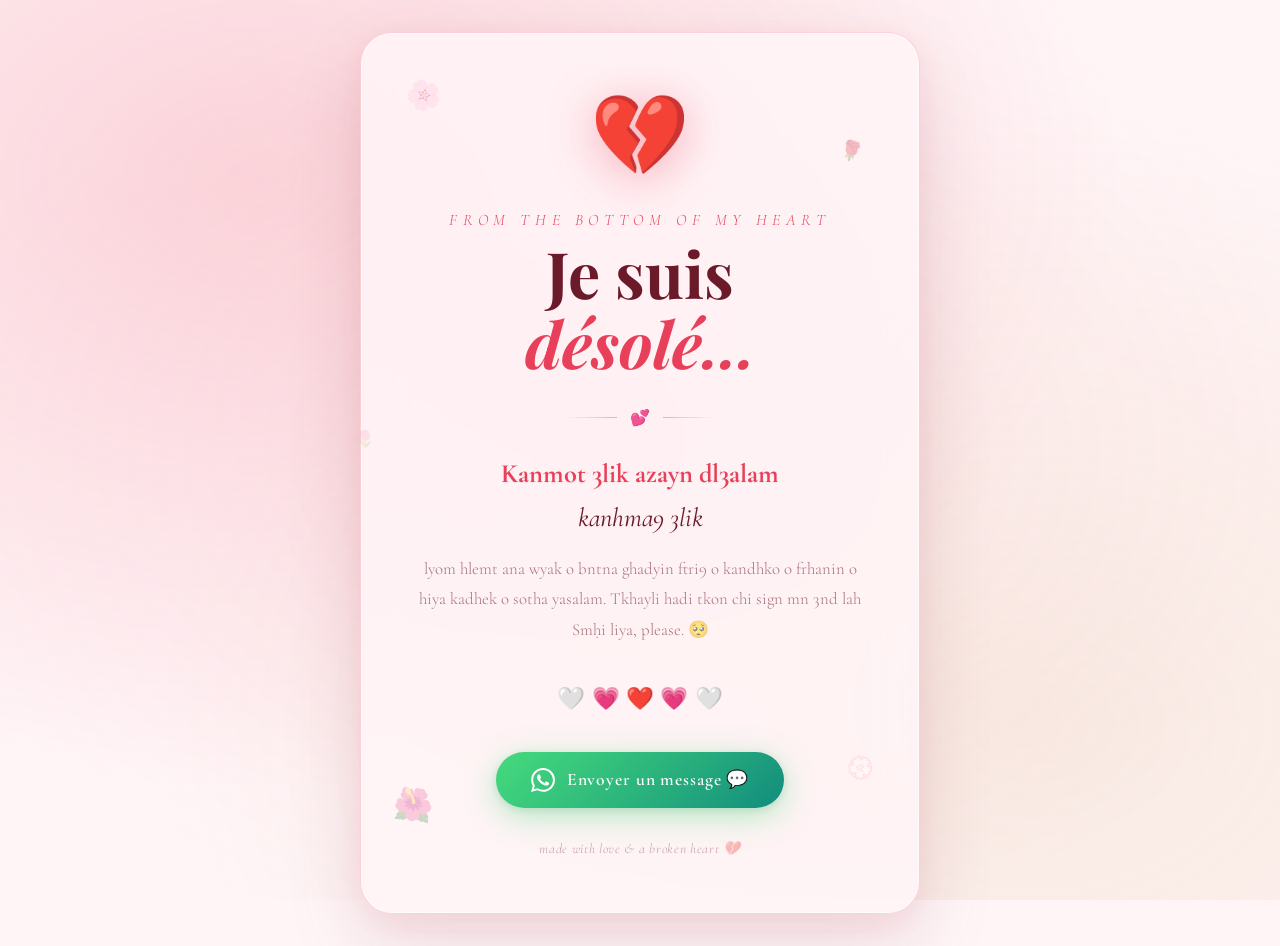
==== sorry.html @ 5b6b451e "add file" ====
<!DOCTYPE html>
<html lang="fr">
<head>
<meta charset="UTF-8">
<meta name="viewport" content="width=device-width, initial-scale=1.0">
<title>I'm Sorry 💔</title>
<link href="https://fonts.googleapis.com/css2?family=Playfair+Display:ital,wght@0,400;0,700;1,400&family=Cormorant+Garamond:ital,wght@0,300;0,400;1,300;1,400&display=swap" rel="stylesheet">
<style>
  :root {
    --rose: #e8405a;
    --blush: #f5a7b8;
    --deep: #6b1a2a;
    --cream: #fff5f7;
    --gold: #d4a96a;
    --soft: #fce4ec;
  }

  * { margin: 0; padding: 0; box-sizing: border-box; }

  body {
    min-height: 100vh;
    background: var(--cream);
    font-family: 'Cormorant Garamond', serif;
    overflow-x: hidden;
    position: relative;
  }

  /* Gradient background */
  body::before {
    content: '';
    position: fixed;
    inset: 0;
    background:
      radial-gradient(ellipse at 20% 20%, rgba(232,64,90,0.18) 0%, transparent 60%),
      radial-gradient(ellipse at 80% 80%, rgba(212,169,106,0.15) 0%, transparent 60%),
      radial-gradient(ellipse at 50% 50%, rgba(245,167,184,0.1) 0%, transparent 80%);
    pointer-events: none;
    z-index: 0;
  }

  /* Floating hearts background */
  .hearts-bg {
    position: fixed;
    inset: 0;
    pointer-events: none;
    overflow: hidden;
    z-index: 1;
  }

  .heart-float {
    position: absolute;
    animation: floatUp linear infinite;
    opacity: 0;
    font-size: 1.2rem;
    filter: blur(0.3px);
  }

  @keyframes floatUp {
    0% { transform: translateY(110vh) rotate(0deg) scale(0.5); opacity: 0; }
    10% { opacity: 0.6; }
    90% { opacity: 0.3; }
    100% { transform: translateY(-10vh) rotate(25deg) scale(1.2); opacity: 0; }
  }

  /* Main container */
  .container {
    position: relative;
    z-index: 10;
    min-height: 100vh;
    display: flex;
    align-items: center;
    justify-content: center;
    padding: 2rem 1rem;
  }

  .card {
    background: rgba(255, 245, 247, 0.85);
    backdrop-filter: blur(20px);
    border: 1px solid rgba(232, 64, 90, 0.2);
    border-radius: 32px;
    padding: 3.5rem 3rem;
    max-width: 560px;
    width: 100%;
    text-align: center;
    box-shadow:
      0 32px 80px rgba(107, 26, 42, 0.12),
      0 0 0 1px rgba(255,255,255,0.6) inset,
      0 8px 32px rgba(232, 64, 90, 0.08);
    animation: cardReveal 1.2s cubic-bezier(0.16, 1, 0.3, 1) both;
  }

  @keyframes cardReveal {
    from { opacity: 0; transform: translateY(60px) scale(0.94); }
    to { opacity: 1; transform: translateY(0) scale(1); }
  }

  /* Big heart icon */
  .big-heart {
    font-size: 5rem;
    display: block;
    animation: heartBeat 1.4s ease-in-out infinite;
    margin-bottom: 1.5rem;
    filter: drop-shadow(0 8px 24px rgba(232,64,90,0.4));
  }

  @keyframes heartBeat {
    0%, 100% { transform: scale(1); }
    14% { transform: scale(1.15); }
    28% { transform: scale(1); }
    42% { transform: scale(1.08); }
    70% { transform: scale(1); }
  }

  /* Sorry title */
  .sorry-label {
    font-family: 'Cormorant Garamond', serif;
    font-weight: 300;
    font-style: italic;
    font-size: 1rem;
    letter-spacing: 0.35em;
    color: var(--rose);
    text-transform: uppercase;
    margin-bottom: 0.5rem;
    opacity: 0;
    animation: fadeUp 0.8s 0.4s ease both;
  }

  .title {
    font-family: 'Playfair Display', serif;
    font-size: clamp(2.6rem, 8vw, 4rem);
    color: var(--deep);
    line-height: 1.1;
    margin-bottom: 1.8rem;
    opacity: 0;
    animation: fadeUp 0.8s 0.6s ease both;
  }

  .title em {
    color: var(--rose);
    font-style: italic;
  }

  /* Divider */
  .divider {
    display: flex;
    align-items: center;
    gap: 0.8rem;
    margin: 1.5rem auto;
    width: fit-content;
    opacity: 0;
    animation: fadeUp 0.8s 0.8s ease both;
  }

  .divider::before, .divider::after {
    content: '';
    width: 50px;
    height: 1px;
    background: linear-gradient(to right, transparent, var(--blush));
  }

  .divider::after {
    background: linear-gradient(to left, transparent, var(--blush));
  }

  /* Main message */
  .message {
    font-size: clamp(1.25rem, 4vw, 1.65rem);
    color: var(--deep);
    line-height: 1.7;
    font-weight: 400;
    font-style: italic;
    margin-bottom: 0.8rem;
    opacity: 0;
    animation: fadeUp 0.8s 1s ease both;
    text-shadow: 0 1px 2px rgba(107,26,42,0.05);
  }

  .message strong {
    font-style: normal;
    font-weight: 700;
    color: var(--rose);
  }

  /* Sub message */
  .sub-message {
    font-size: 1.05rem;
    color: rgba(107,26,42,0.6);
    line-height: 1.8;
    margin-bottom: 2.5rem;
    font-weight: 300;
    opacity: 0;
    animation: fadeUp 0.8s 1.2s ease both;
  }

  /* Hearts row */
  .hearts-row {
    display: flex;
    justify-content: center;
    gap: 0.4rem;
    margin-bottom: 2.5rem;
    opacity: 0;
    animation: fadeUp 0.8s 1.4s ease both;
  }

  .hearts-row span {
    font-size: 1.4rem;
    animation: sparkle 2s ease-in-out infinite;
  }

  .hearts-row span:nth-child(1) { animation-delay: 0s; }
  .hearts-row span:nth-child(2) { animation-delay: 0.2s; }
  .hearts-row span:nth-child(3) { animation-delay: 0.4s; }
  .hearts-row span:nth-child(4) { animation-delay: 0.6s; }
  .hearts-row span:nth-child(5) { animation-delay: 0.8s; }

  @keyframes sparkle {
    0%, 100% { transform: scale(1); opacity: 0.7; }
    50% { transform: scale(1.3); opacity: 1; }
  }

  /* WhatsApp button */
  .wa-btn {
    display: inline-flex;
    align-items: center;
    gap: 0.75rem;
    background: linear-gradient(135deg, #25D366, #128C7E);
    color: white;
    text-decoration: none;
    padding: 1rem 2.2rem;
    border-radius: 100px;
    font-family: 'Cormorant Garamond', serif;
    font-size: 1.1rem;
    font-weight: 600;
    letter-spacing: 0.05em;
    box-shadow: 0 8px 32px rgba(37, 211, 102, 0.35), 0 2px 8px rgba(0,0,0,0.1);
    transition: all 0.3s cubic-bezier(0.34, 1.56, 0.64, 1);
    opacity: 0;
    animation: fadeUp 0.8s 1.6s ease both;
    position: relative;
    overflow: hidden;
  }

  .wa-btn::before {
    content: '';
    position: absolute;
    inset: 0;
    background: linear-gradient(135deg, rgba(255,255,255,0.15), transparent);
    border-radius: inherit;
  }

  .wa-btn:hover {
    transform: translateY(-4px) scale(1.04);
    box-shadow: 0 16px 48px rgba(37, 211, 102, 0.45), 0 4px 12px rgba(0,0,0,0.12);
  }

  .wa-btn:active {
    transform: translateY(-1px) scale(0.99);
  }

  .wa-icon {
    width: 24px;
    height: 24px;
    fill: white;
    flex-shrink: 0;
  }

  /* Petal decorations */
  .petal {
    position: absolute;
    font-size: 1rem;
    opacity: 0.25;
    pointer-events: none;
  }

  .petal:nth-child(1) { top: 5%; left: 8%; transform: rotate(-20deg); font-size: 1.8rem; }
  .petal:nth-child(2) { top: 12%; right: 10%; transform: rotate(15deg); font-size: 1.2rem; }
  .petal:nth-child(3) { bottom: 10%; left: 6%; transform: rotate(10deg); font-size: 2rem; }
  .petal:nth-child(4) { bottom: 15%; right: 8%; transform: rotate(-30deg); font-size: 1.4rem; }
  .petal:nth-child(5) { top: 45%; left: -1%; font-size: 1rem; opacity: 0.15; }

  @keyframes fadeUp {
    from { opacity: 0; transform: translateY(20px); }
    to { opacity: 1; transform: translateY(0); }
  }

  /* Signature */
  .signature {
    margin-top: 2rem;
    font-size: 0.85rem;
    color: rgba(107,26,42,0.35);
    font-style: italic;
    letter-spacing: 0.05em;
    opacity: 0;
    animation: fadeUp 0.8s 1.8s ease both;
  }
</style>
</head>
<body>

<!-- Floating hearts background -->
<div class="hearts-bg" id="heartsContainer"></div>

<!-- Main content -->
<div class="container">
  <div class="card">
    <!-- Decorative petals -->
    <span class="petal">🌸</span>
    <span class="petal">🌹</span>
    <span class="petal">🌺</span>
    <span class="petal">💮</span>
    <span class="petal">🌷</span>

    <span class="big-heart">💔</span>

    <p class="sorry-label">From the bottom of my heart</p>

    <h1 class="title">Je suis<br><em>désolé...</em></h1>

    <div class="divider">💕</div>

    <p class="message">
      <strong>Kanmot 3lik azayn dl3alam</strong><br>
      kanhma9 3lik
    </p>

    <p class="sub-message">
      lyom hlemt ana wyak o bntna ghadyin ftri9 o kandhko o frhanin o hiya kadhek o sotha yasalam. Tkhayli hadi tkon chi sign mn 3nd lah<br>
      Smḥi liya, please. 🥺
    </p>

    <div class="hearts-row">
      <span>🤍</span>
      <span>💗</span>
      <span>❤️</span>
      <span>💗</span>
      <span>🤍</span>
    </div>

    <!-- WhatsApp Button — replace +212XXXXXXXXX with your number -->
    <a class="wa-btn" href="https://wa.me/212621813154?text=Machi%20Mochkil%20babe%20%E2%9D%A4%EF%B8%8F" target="_blank">
      <svg class="wa-icon" viewBox="0 0 24 24" xmlns="http://www.w3.org/2000/svg">
        <path d="M17.472 14.382c-.297-.149-1.758-.867-2.03-.967-.273-.099-.471-.148-.67.15-.197.297-.767.966-.94 1.164-.173.199-.347.223-.644.075-.297-.15-1.255-.463-2.39-1.475-.883-.788-1.48-1.761-1.653-2.059-.173-.297-.018-.458.13-.606.134-.133.298-.347.446-.52.149-.174.198-.298.298-.497.099-.198.05-.371-.025-.52-.075-.149-.669-1.612-.916-2.207-.242-.579-.487-.5-.669-.51-.173-.008-.371-.01-.57-.01-.198 0-.52.074-.792.372-.272.297-1.04 1.016-1.04 2.479 0 1.462 1.065 2.875 1.213 3.074.149.198 2.096 3.2 5.077 4.487.709.306 1.262.489 1.694.625.712.227 1.36.195 1.871.118.571-.085 1.758-.719 2.006-1.413.248-.694.248-1.289.173-1.413-.074-.124-.272-.198-.57-.347m-5.421 7.403h-.004a9.87 9.87 0 01-5.031-1.378l-.361-.214-3.741.982.998-3.648-.235-.374a9.86 9.86 0 01-1.51-5.26c.001-5.45 4.436-9.884 9.888-9.884 2.64 0 5.122 1.03 6.988 2.898a9.825 9.825 0 012.893 6.994c-.003 5.45-4.437 9.884-9.885 9.884m8.413-18.297A11.815 11.815 0 0012.05 0C5.495 0 .16 5.335.157 11.892c0 2.096.547 4.142 1.588 5.945L.057 24l6.305-1.654a11.882 11.882 0 005.683 1.448h.005c6.554 0 11.89-5.335 11.893-11.893a11.821 11.821 0 00-3.48-8.413z"/>
      </svg>
      Envoyer un message 💬
    </a>

    <p class="signature">made with love & a broken heart 💔</p>
  </div>
</div>

<script>
  // Spawn floating hearts
  const emojis = ['❤️','💕','💗','💖','💓','🌹','💋','✨','💝','🥀'];
  const container = document.getElementById('heartsContainer');

  function spawnHeart() {
    const el = document.createElement('span');
    el.classList.add('heart-float');
    el.textContent = emojis[Math.floor(Math.random() * emojis.length)];
    el.style.left = Math.random() * 100 + 'vw';
    el.style.fontSize = (0.8 + Math.random() * 1.4) + 'rem';
    el.style.animationDuration = (6 + Math.random() * 8) + 's';
    el.style.animationDelay = (Math.random() * 4) + 's';
    container.appendChild(el);
    setTimeout(() => el.remove(), 14000);
  }

  // Initial burst
  for (let i = 0; i < 18; i++) {
    setTimeout(spawnHeart, i * 200);
  }

  // Continuous spawning
  setInterval(spawnHeart, 700);

  // Click anywhere to spawn hearts burst
  document.addEventListener('click', (e) => {
    for (let i = 0; i < 6; i++) {
      const el = document.createElement('span');
      el.classList.add('heart-float');
      el.textContent = emojis[Math.floor(Math.random() * emojis.length)];
      el.style.left = (e.clientX / window.innerWidth * 100) + 'vw';
      el.style.bottom = '0';
      el.style.fontSize = (0.8 + Math.random() * 1.2) + 'rem';
      el.style.animationDuration = (3 + Math.random() * 4) + 's';
      container.appendChild(el);
      setTimeout(() => el.remove(), 7000);
    }
  });
</script>
</body>
</html>
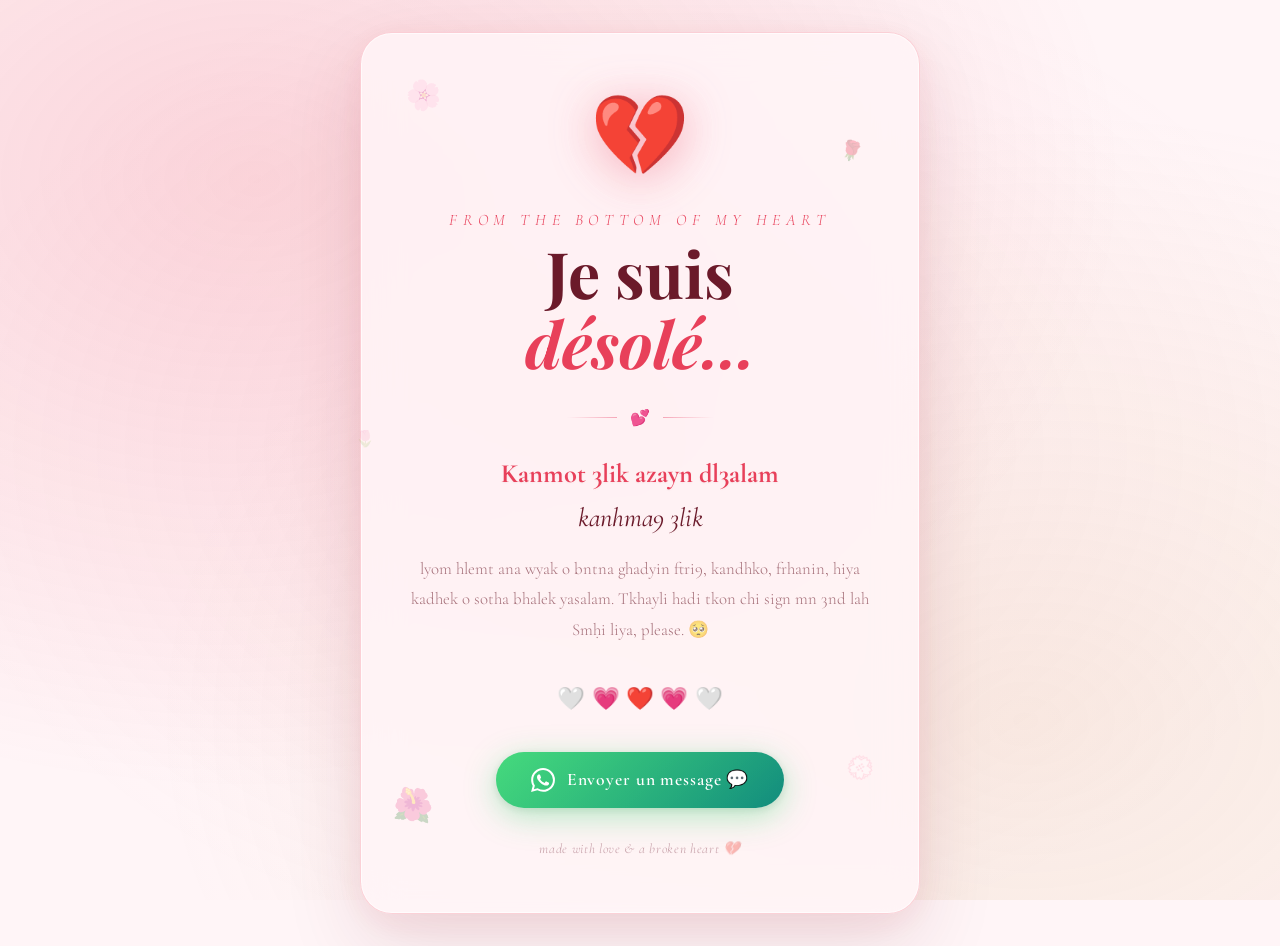
==== commit 6b9b191a: "Fix punctuation and spacing in sorry.html" ====
--- a/sorry.html
+++ b/sorry.html
@@ -324,7 +324,7 @@
     </p>
 
     <p class="sub-message">
-      lyom hlemt ana wyak o bntna ghadyin ftri9 o kandhko o frhanin o hiya kadhek o sotha yasalam. Tkhayli hadi tkon chi sign mn 3nd lah<br>
+      lyom hlemt ana wyak o bntna ghadyin ftri9, kandhko, frhanin, hiya kadhek o sotha bhalek yasalam. Tkhayli hadi tkon chi sign mn 3nd lah<br>
       Smḥi liya, please. 🥺
     </p>
 
